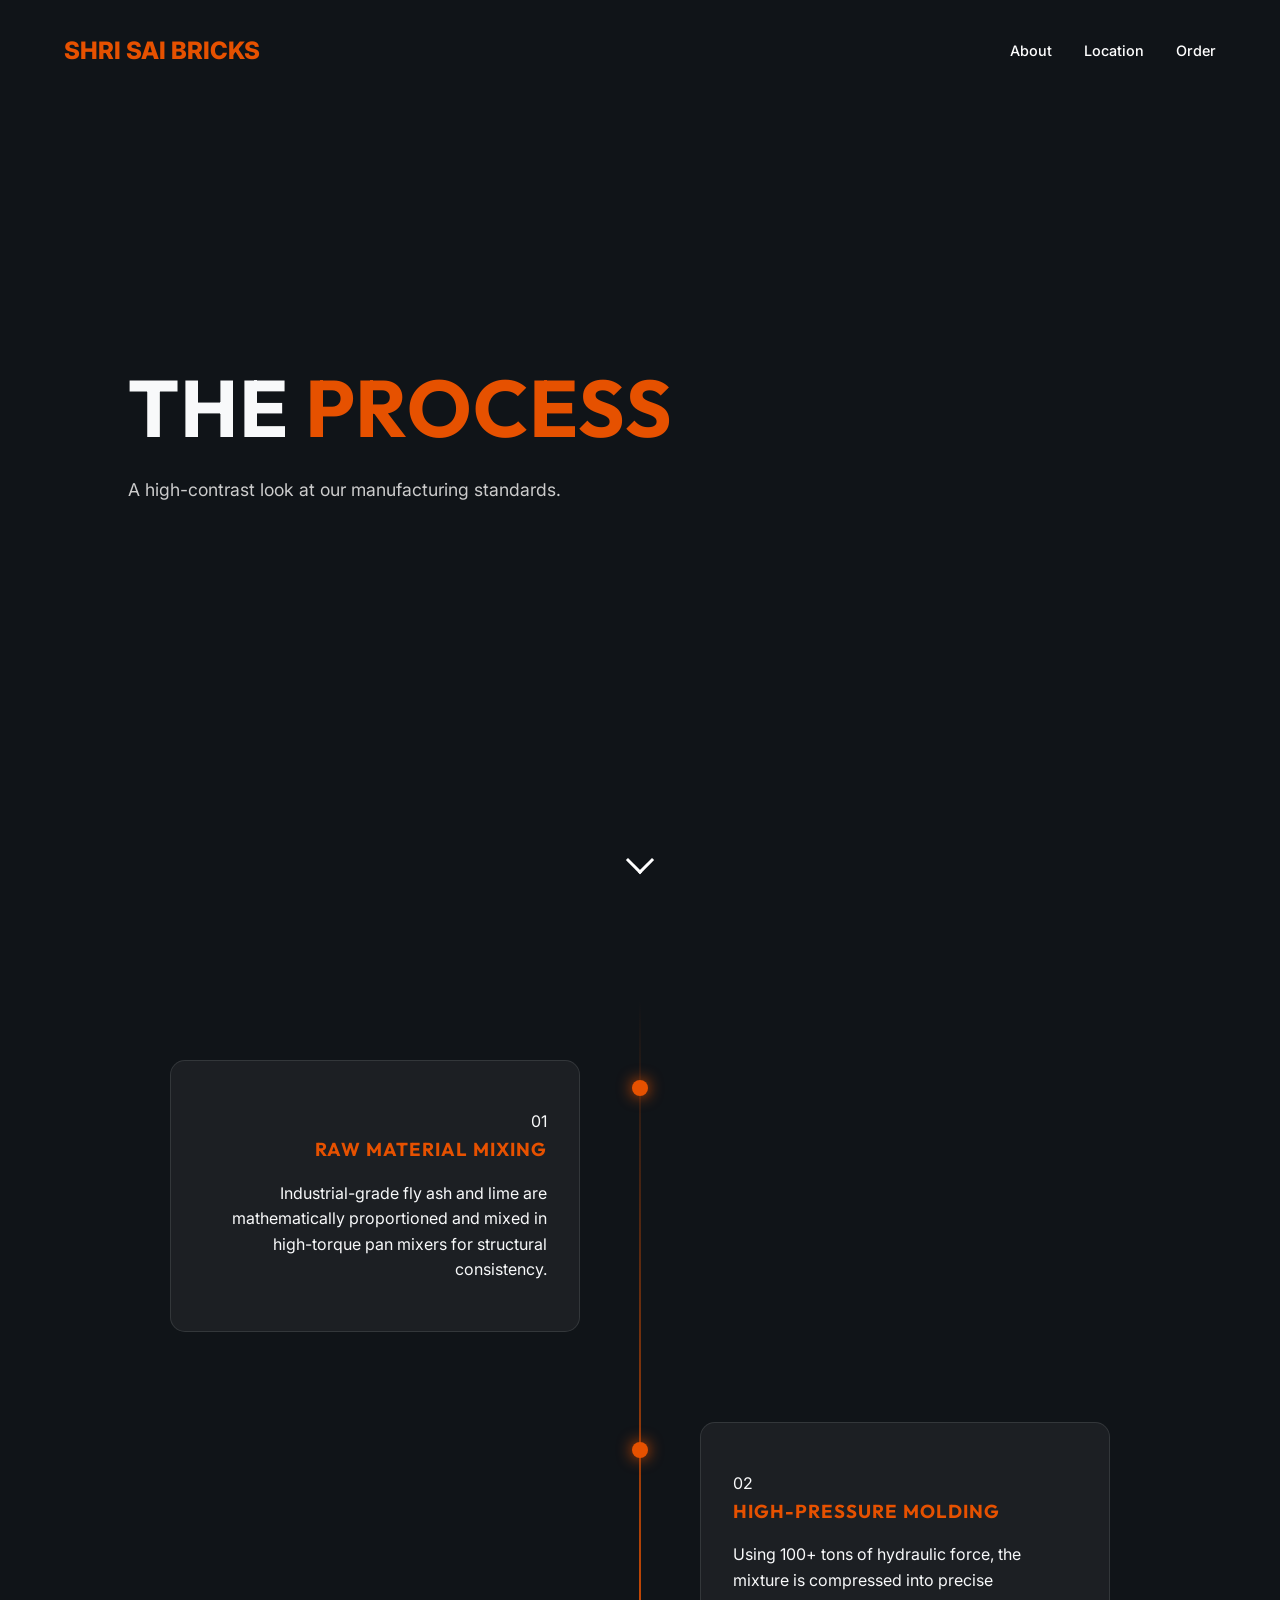
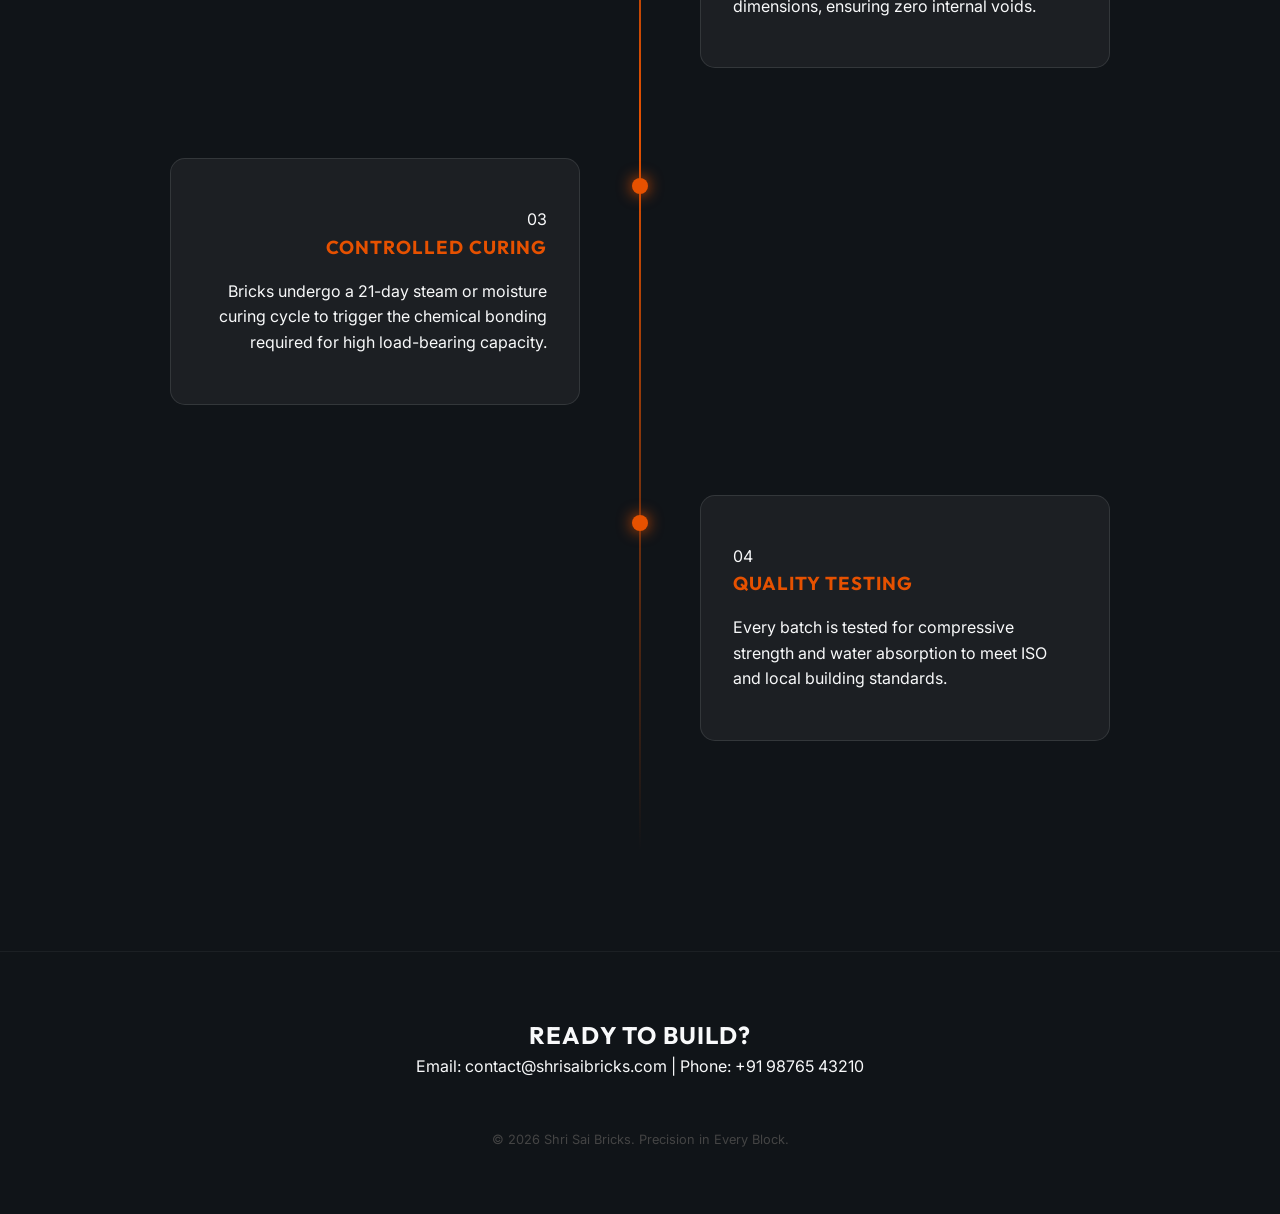
==== about.html @ 86e82111 "added location" ====
<!DOCTYPE html>
<html lang="en">
<head>
    <meta charset="UTF-8">
    <meta name="viewport" content="width=device-width, initial-scale=1.0">
    <title>The Process | Shri Sai Bricks</title>
    <link rel="preconnect" href="https://fonts.googleapis.com">
    <link rel="preconnect" href="https://fonts.gstatic.com" crossorigin>
    <link href="https://fonts.googleapis.com/css2?family=Inter:wght@300;400;700&family=Outfit:wght@500;800&display=swap" rel="stylesheet">
    <link rel="stylesheet" href="about.css">
    
</head>
<body>

    <nav>
        <div class="logo"><a class="logo" href="index.html">SHRI SAI BRICKS</a></div>
        <ul class="nav-links">
            <li><a href="about.html">About</a></li>
            <li><a href="location.html">Location</a></li>
            <li><a href="order.html">Order</a></li>
        </ul>
    </nav>

    <section class="hero">
        <h1>THE <span>PROCESS</span></h1>
        <p>A high-contrast look at our manufacturing standards.</p>
    </section>
    <div class="scroll-arrow">
        <span></span>
    </div>

    <div class="timeline-container" id="process">
        <div class="timeline-step">
            <div class="dot"></div>
            <div class="card">
                <div class="step-number">01</div>
                <h3>Raw Material Mixing</h3>
                <p>Industrial-grade fly ash and lime are mathematically proportioned and mixed in high-torque pan mixers for structural consistency.</p>
            </div>
        </div>

        <div class="timeline-step">
            <div class="dot"></div>
            <div class="card">
                <div class="step-number">02</div>
                <h3>High-Pressure Molding</h3>
                <p>Using 100+ tons of hydraulic force, the mixture is compressed into precise dimensions, ensuring zero internal voids.</p>
            </div>
        </div>

        <div class="timeline-step">
            <div class="dot"></div>
            <div class="card">
                <div class="step-number">03</div>
                <h3>Controlled Curing</h3>
                <p>Bricks undergo a 21-day steam or moisture curing cycle to trigger the chemical bonding required for high load-bearing capacity.</p>
            </div>
        </div>

        <div class="timeline-step">
            <div class="dot"></div>
            <div class="card">
                <div class="step-number">04</div>
                <h3>Quality Testing</h3>
                <p>Every batch is tested for compressive strength and water absorption to meet ISO and local building standards.</p>
            </div>
        </div>
    </div>

    <footer id="contact">
        <div class="contact-info">
            <h2>READY TO BUILD?</h2>
            <p style="color: var(--text-dim);">Email: contact@shrisaibricks.com | Phone: +91 98765 43210</p>
        </div>
        <p style="font-size: 0.8rem; color: #444; margin-top: 50px;">&copy; 2026 Shri Sai Bricks. Precision in Every Block.</p>
    </footer>

</body>
</html>
---- about.css ----
:root {
    --primary: #e65100; /* Deep Terracotta */
    --secondary: #263238; /* Charcoal Slate */
    --accent: #ffb74d;
    --light: #f8f9fa;
    --dark: #101418;
    --glass: rgba(255, 255, 255, 0.05);
}

* {
    margin: 0;
    padding: 0;
    box-sizing: border-box;
}

body {
    font-family: 'Inter', sans-serif;
    background-color: var(--dark);
    color: var(--light);
    line-height: 1.6;
    overflow-x: hidden;
}

h1, h2, h3 {
    font-family: 'Outfit', sans-serif;
    text-transform: uppercase;
    letter-spacing: 1px;
}

/* --- Navigation --- */
nav {
    display: flex;
    justify-content: space-between;
    align-items: center;
    padding: 2rem 5%;
    position: absolute;
    width: 100%;
    z-index: 10;
}

.logo {
    font-size: 1.5rem;
    font-weight: 800;
    color: var(--primary);
}

.logo a {
    text-decoration-style: none;
    text-decoration-line: none;
}

.nav-links {
    display: flex;
    gap: 2rem;
    list-style: none;
}

.nav-links a {
    color: white;
    text-decoration: none;
    font-weight: 500;
    font-size: 0.9rem;
    transition: color 0.3s;
}

.nav-links a:hover {
    color: var(--primary);
}

/* --- Hero Section --- */
.hero {
    height: 100vh;
    display: flex;
    flex-direction: column;
    justify-content: center;
    align-items: flex-start;
    padding: 0 10%;
    background: linear-gradient(to right, rgba(16, 20, 24, 0.9), rgba(16, 20, 24, 0.4)),
                url('https://images.unsplash.com/photo-1589939705384-5185138a04b9?auto=format&fit=crop&q=80&w=2070'); /* Fallback pattern */
    background-size: cover;
    background-position: center;
}

.hero h1 {
    font-size: clamp(3rem, 8vw, 5rem);
    line-height: 1.1;
    margin-bottom: 1.5rem;
}

.hero h1 span {
    color: var(--primary);
}

.hero p {
    max-width: 600px;
    font-size: 1.1rem;
    margin-bottom: 2rem;
    color: #ccc;
}

.cta-button {
    padding: 1rem 2.5rem;
    background: var(--primary);
    color: white;
    text-decoration: none;
    font-weight: bold;
    border-radius: 4px;
    transition: transform 0.3s, background 0.3s;
}

.cta-button:hover {
    background: #ff6d00;
    transform: translateY(-3px);
}

/* --- Features Section --- */
.features {
    padding: 8rem 10%;
    display: grid;
    grid-template-columns: repeat(auto-fit, minmax(250px, 1fr));
    gap: 2rem;
    background: var(--dark);
}

.card {
    background: var(--glass);
    padding: 3rem 2rem;
    border-radius: 15px;
    border: 1px solid rgba(255, 255, 255, 0.1);
    transition: 0.4s ease;
}

.card:hover {
    border-color: var(--primary);
    background: rgba(255, 255, 255, 0.08);
    transform: translateY(-10px);
}

.card h3 {
    margin-bottom: 1rem;
    color: var(--primary);
}

/* --- About Section --- */
.about {
    padding: 2rem 10%;
    padding-top: 0.5rem;
    background: var(--secondary);
    display: flex;
    align-items: center;
    gap: 0rem;
    flex-wrap: wrap;
}

.about-text {
    flex: 1;
    min-width: 300px;
}

.about-text h2 {
    font-size: 2.5rem;
    margin-bottom: 1.5rem;
}

.stats {
    display: flex;
    gap: 3rem;
    margin-top: 2rem;
}

.stat-item h4 {
    font-size: 2rem;
    color: var(--primary);
}

/* --- Contact Footer --- */
footer {
    padding: 4rem 10%;
    text-align: center;
    border-top: 1px solid var(--glass);
}

.contact-info {
    margin-bottom: 2rem;
}

.scroll-arrow {
  display: flex;               /* Activates flexbox */
  justify-content: center;    /* Centers horizontally */
  align-items: center;        /* Centers vertically */
  
  /* Positioning it at the bottom of the screen */
  position: absolute;
  bottom: 30px;
  left: 0;
  right: 0;
  width: 100%;
}

.scroll-arrow span {
  width: 20px;
  height: 20px;
  border-right: 3px solid #fff;
  border-bottom: 3px solid #fff;
  transform: rotate(45deg);
  animation: bounce 2s infinite;
}

@keyframes bounce {
  0%, 20%, 50%, 80%, 100% { transform: translateY(0) rotate(45deg); }
  40% { transform: translateY(-10px) rotate(45deg); }
  60% { transform: translateY(-5px) rotate(45deg); }
}



@media (max-width: 768px) {
    .nav-links { display: none; }
    .hero { text-align: center; align-items: center; }
}

.logo a {
    text-decoration-line: none;
}



/* Timeline Section */
.timeline-container {
    position: relative;
    max-width: 1100px;
    margin: 100px auto;
    padding: 40px 20px;
}

/* Center Line */
.timeline-container::after {
    content: '';
    position: absolute;
    width: 2px;
    background: linear-gradient(to bottom, transparent, var(--primary), transparent);
    top: 0;
    bottom: 0;
    left: 50%;
    margin-left: -1px;
}

.timeline-step {
    position: relative;
    width: 50%;
    padding: 20px 60px;
    margin-bottom: 50px;
    z-index: 2;
}

/* Alternating Logic */
.timeline-step:nth-child(odd) { left: 0; text-align: right; }
.timeline-step:nth-child(even) { left: 50%; text-align: left; }

/* The Dots */
.dot {
    position: absolute;
    width: 16px;
    height: 16px;
    background-color: var(--primary);
    box-shadow: 0 0 15px var(--primary);
    border-radius: 50%;
    top: 40px;
    z-index: 3;
}

.timeline-step:nth-child(odd) .dot { right: -8px; }
.timeline-step:nth-child(even) .dot { left: -8px; }
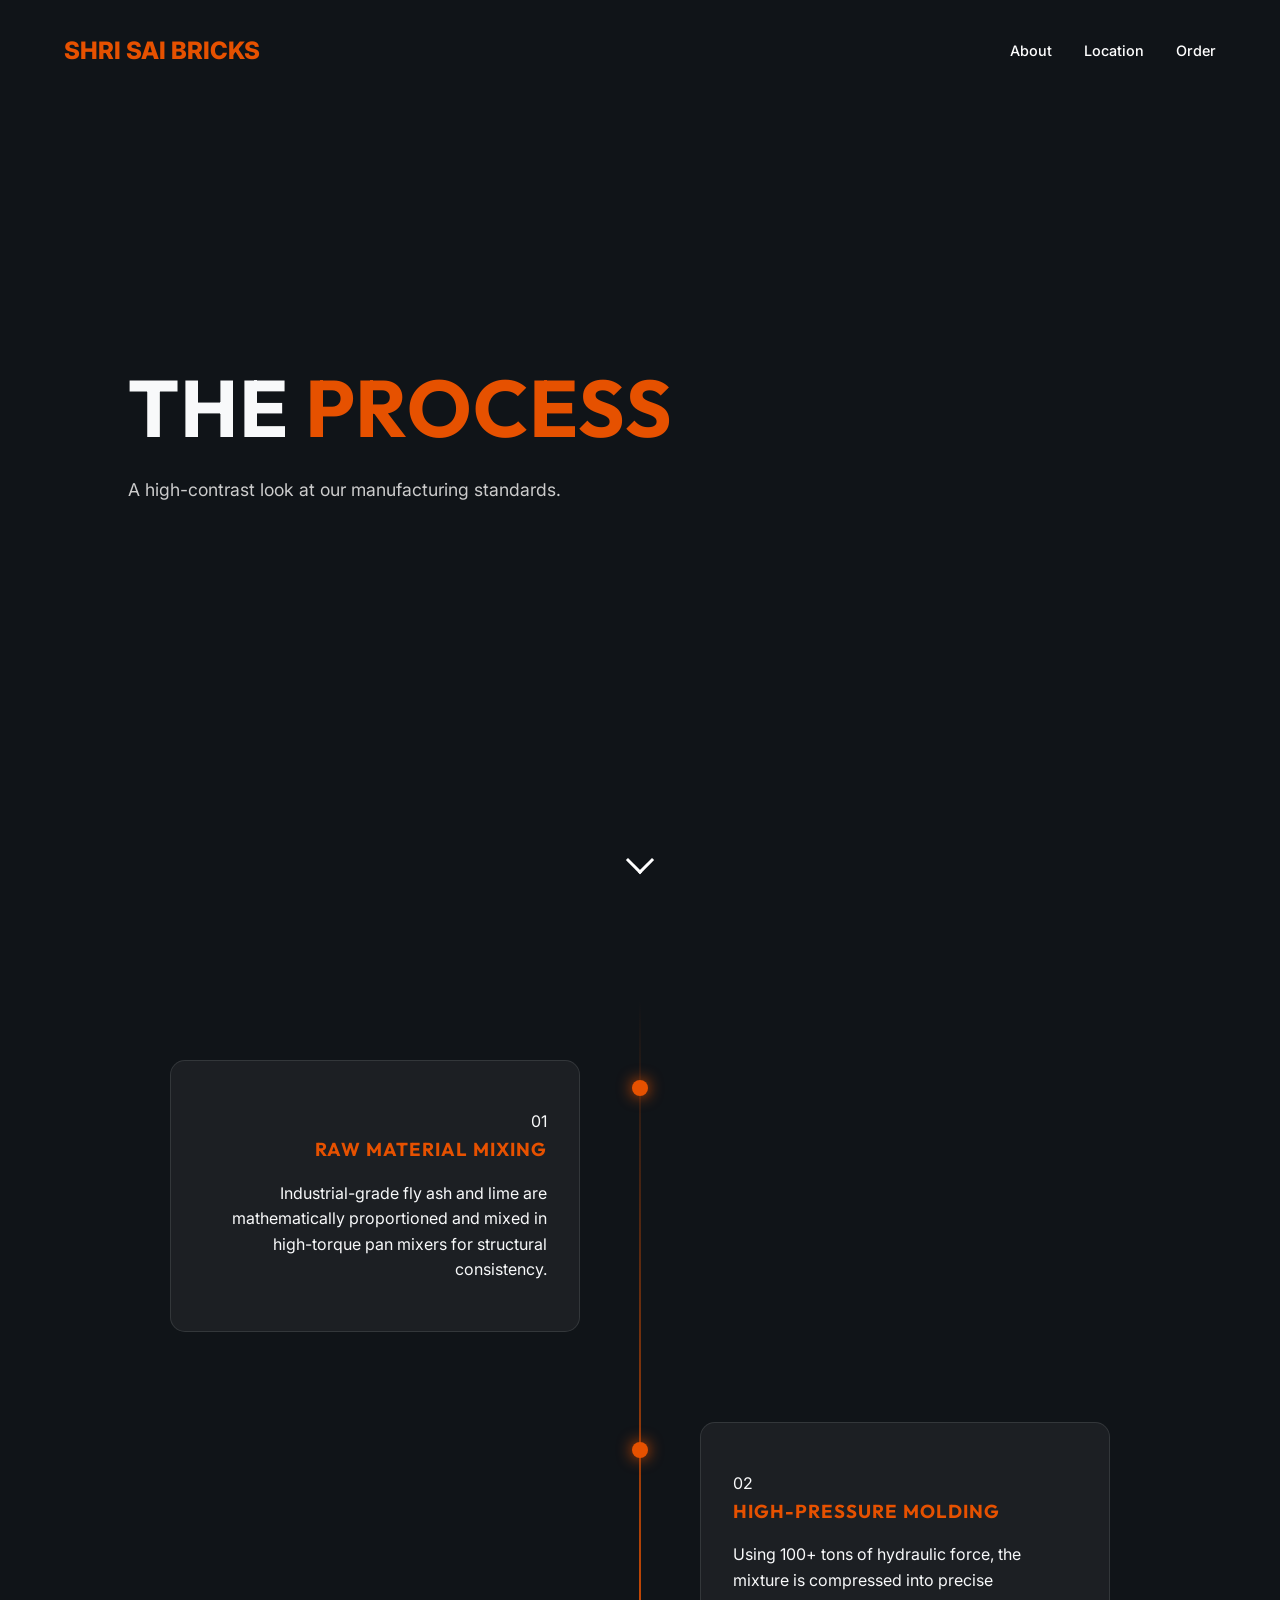
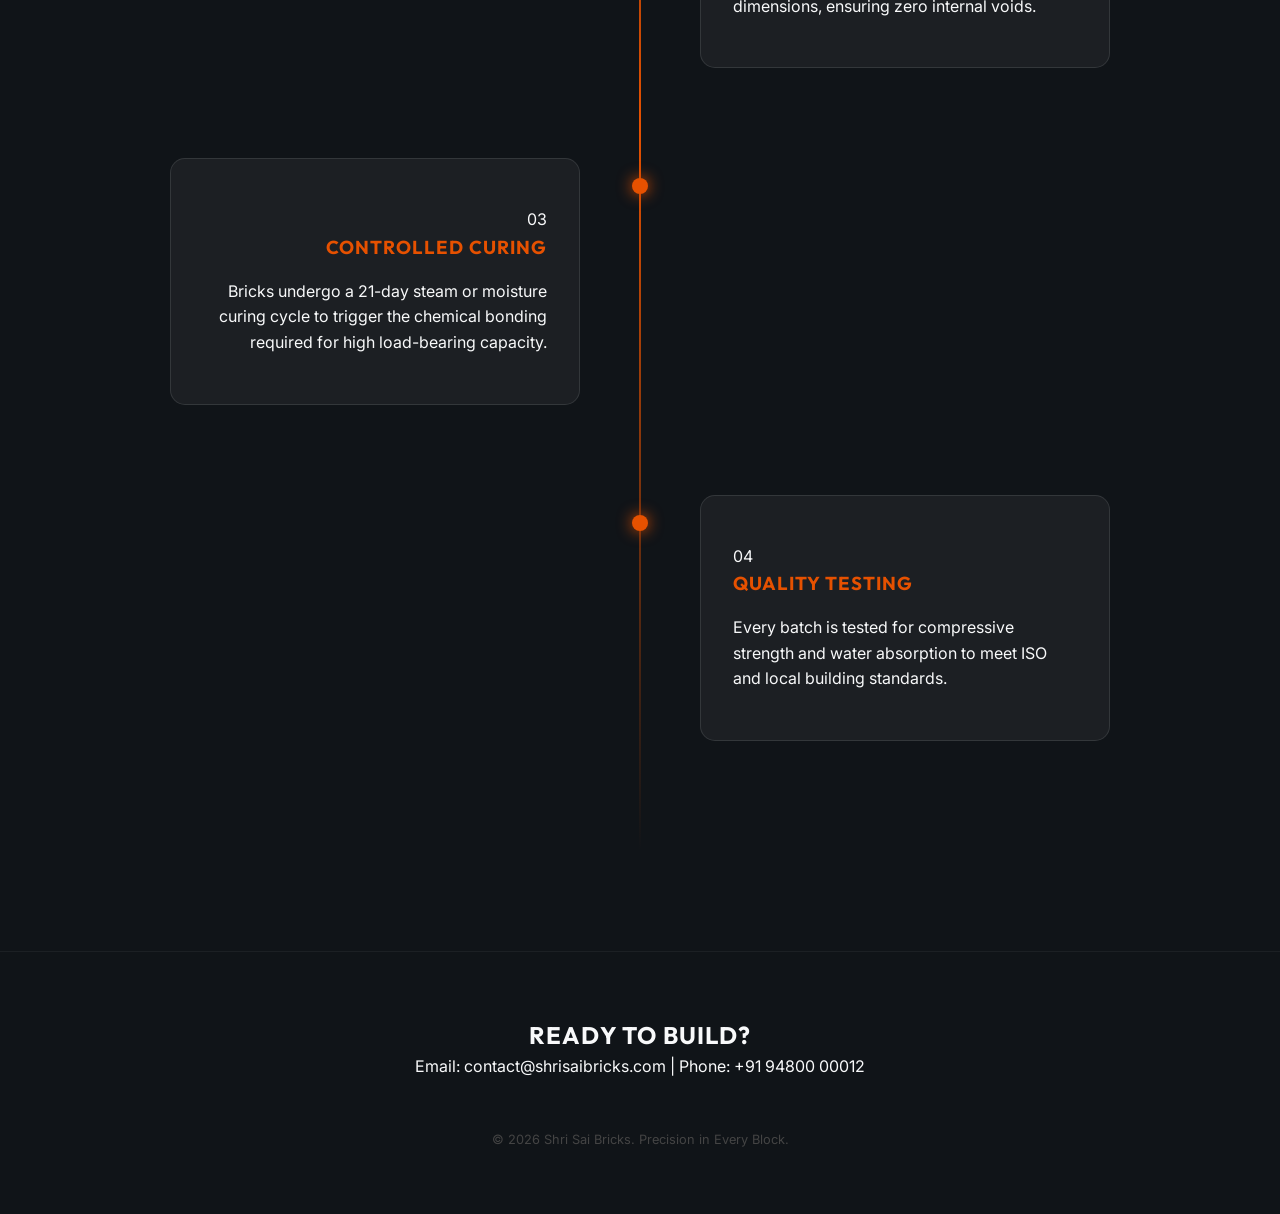
==== commit 427194ea: "Final" ====
--- a/about.html
+++ b/about.html
@@ -70,7 +70,7 @@
     <footer id="contact">
         <div class="contact-info">
             <h2>READY TO BUILD?</h2>
-            <p style="color: var(--text-dim);">Email: contact@shrisaibricks.com | Phone: +91 98765 43210</p>
+            <p style="color: var(--text-dim);">Email: contact@shrisaibricks.com | Phone: +91 94800 00012</p>
         </div>
         <p style="font-size: 0.8rem; color: #444; margin-top: 50px;">&copy; 2026 Shri Sai Bricks. Precision in Every Block.</p>
     </footer>
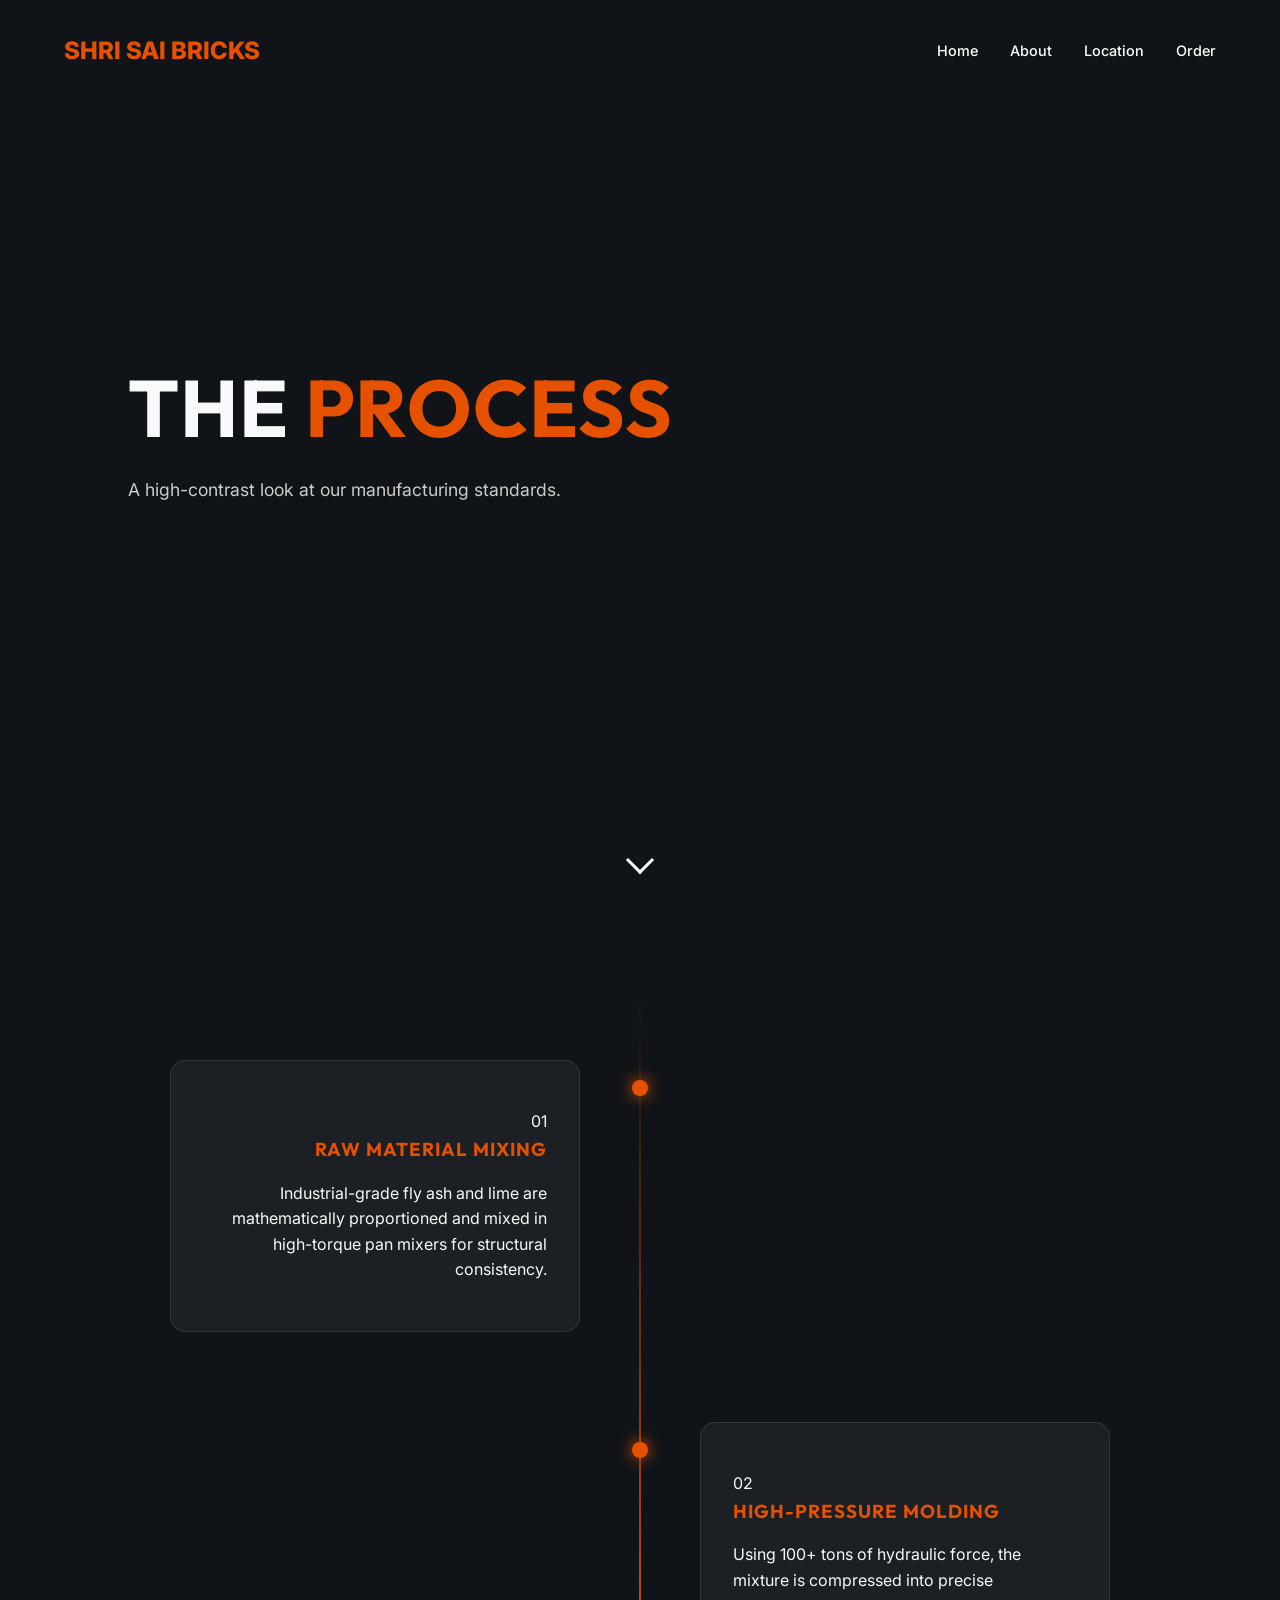
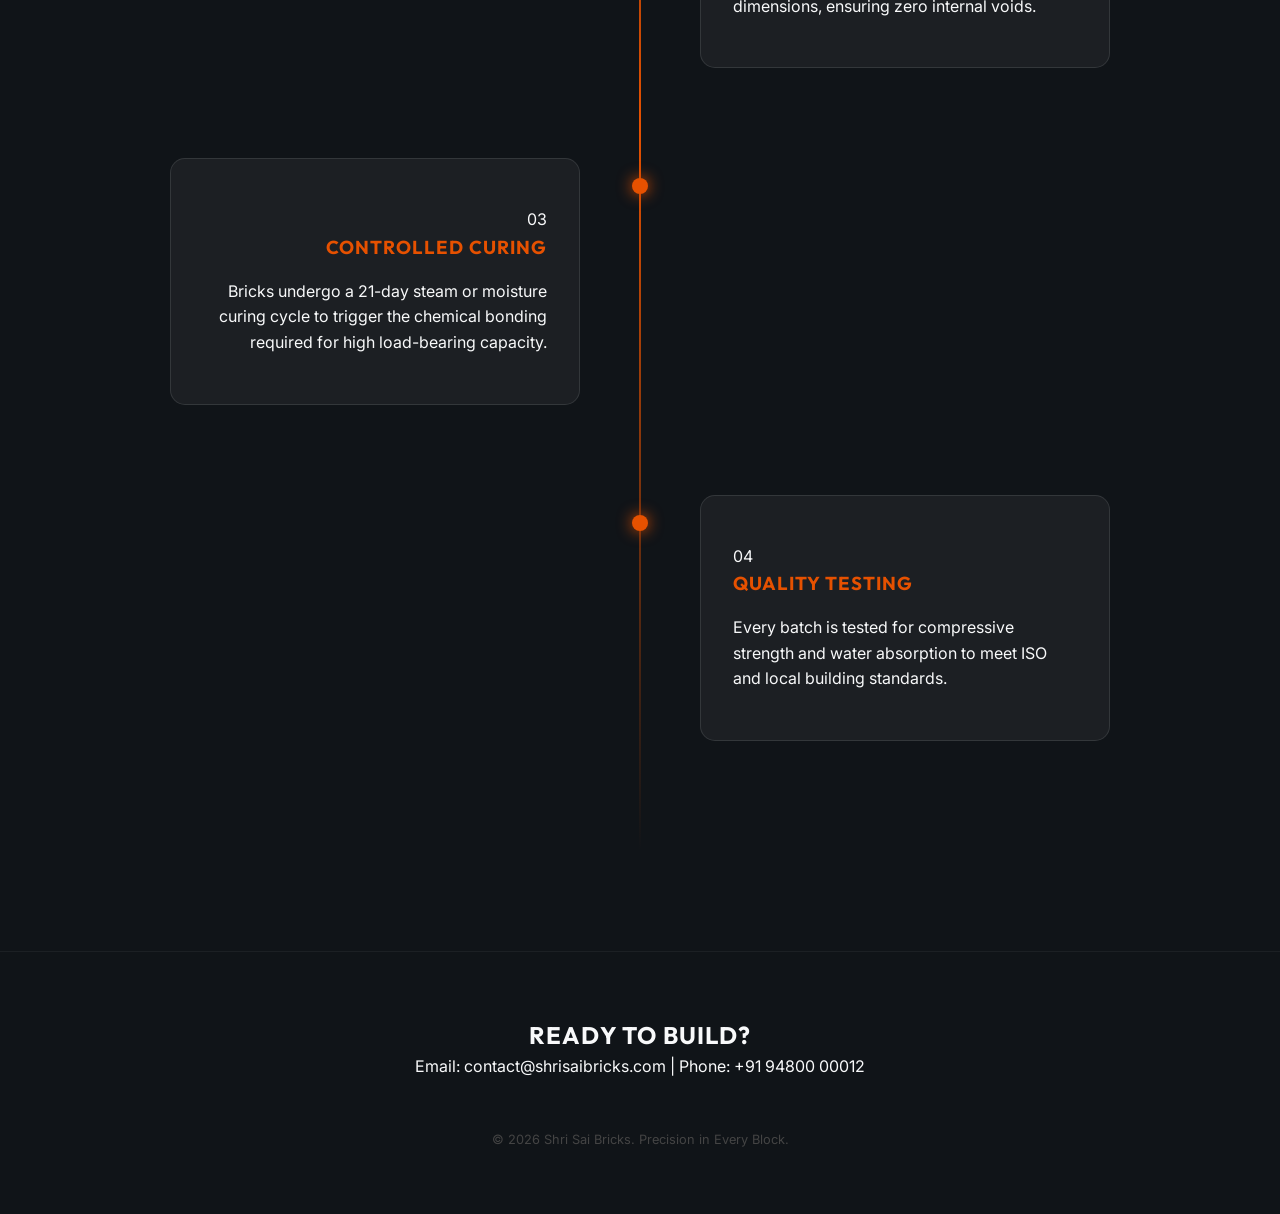
==== commit 4ab5afd5: "Added home link and google map link" ====
--- a/about.html
+++ b/about.html
@@ -15,6 +15,7 @@
     <nav>
         <div class="logo"><a class="logo" href="index.html">SHRI SAI BRICKS</a></div>
         <ul class="nav-links">
+            <li><a href="index.html">Home</a></li>
             <li><a href="about.html">About</a></li>
             <li><a href="location.html">Location</a></li>
             <li><a href="order.html">Order</a></li>
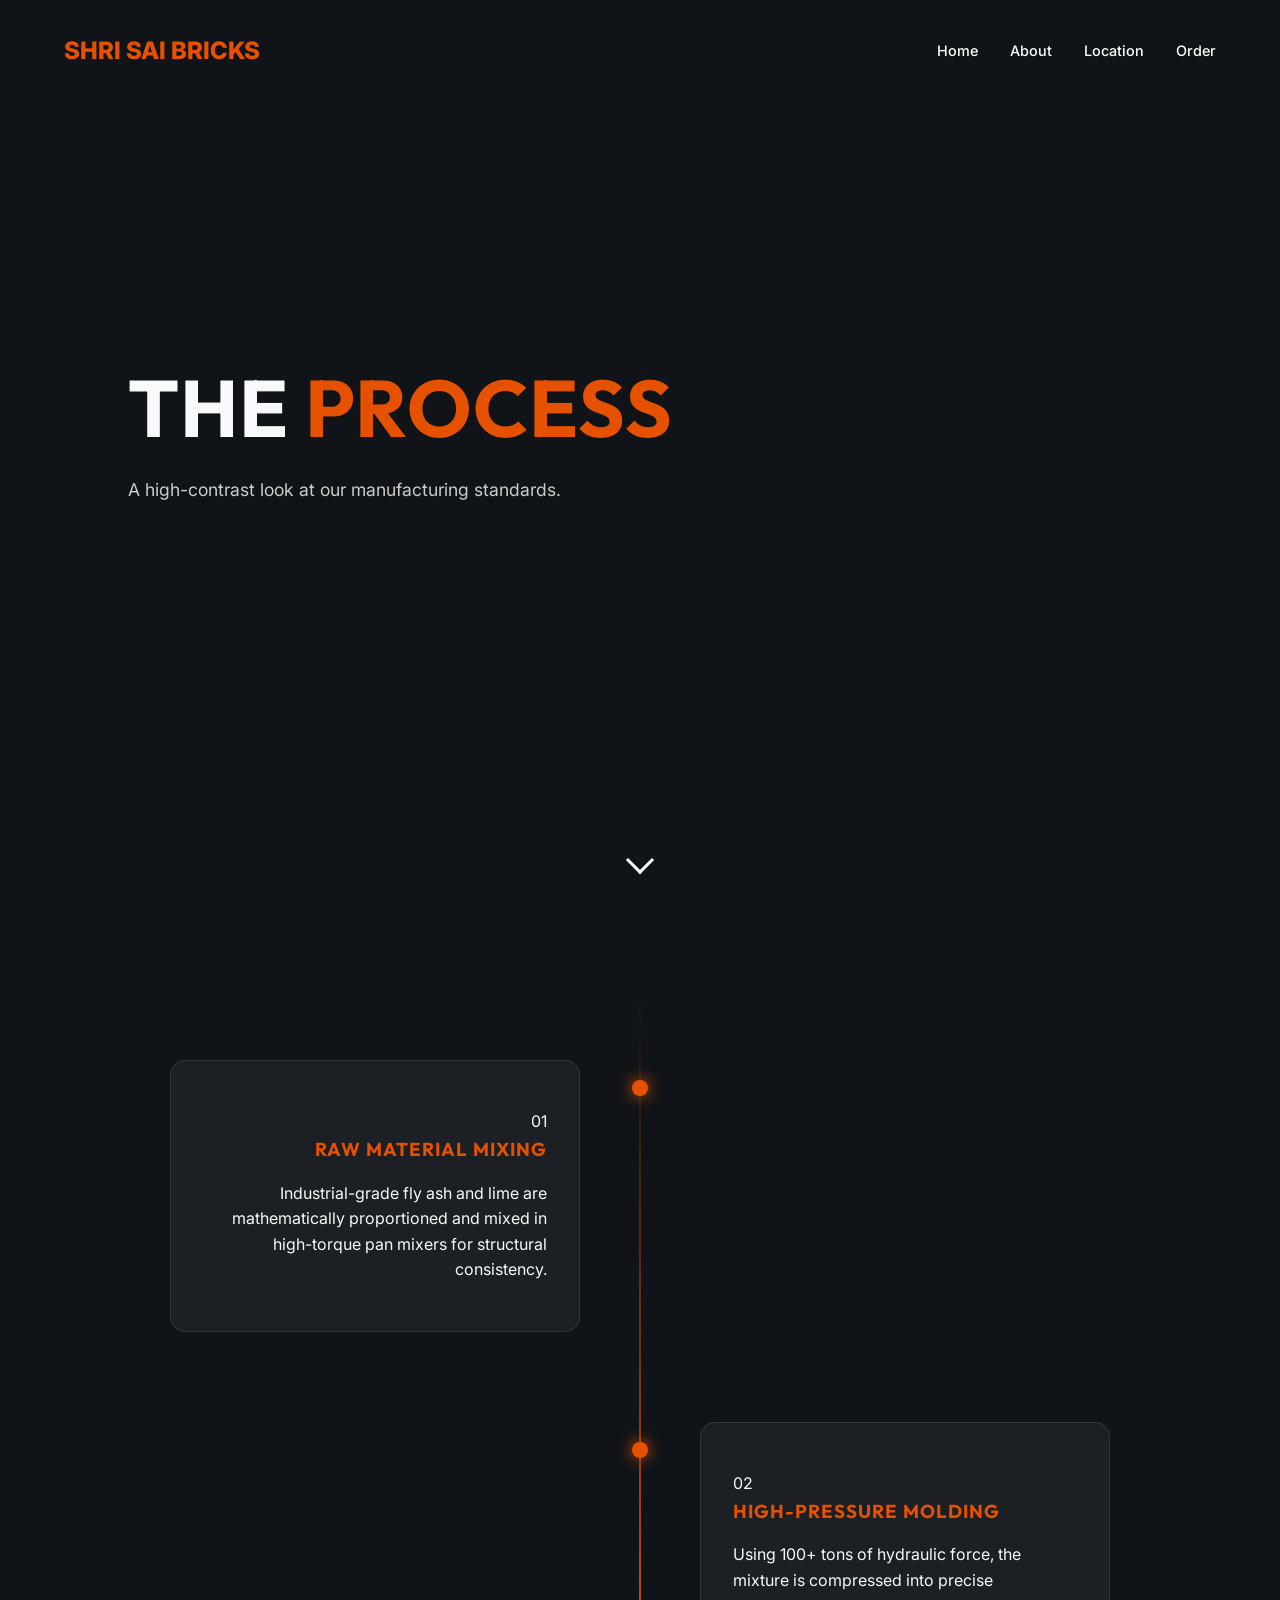
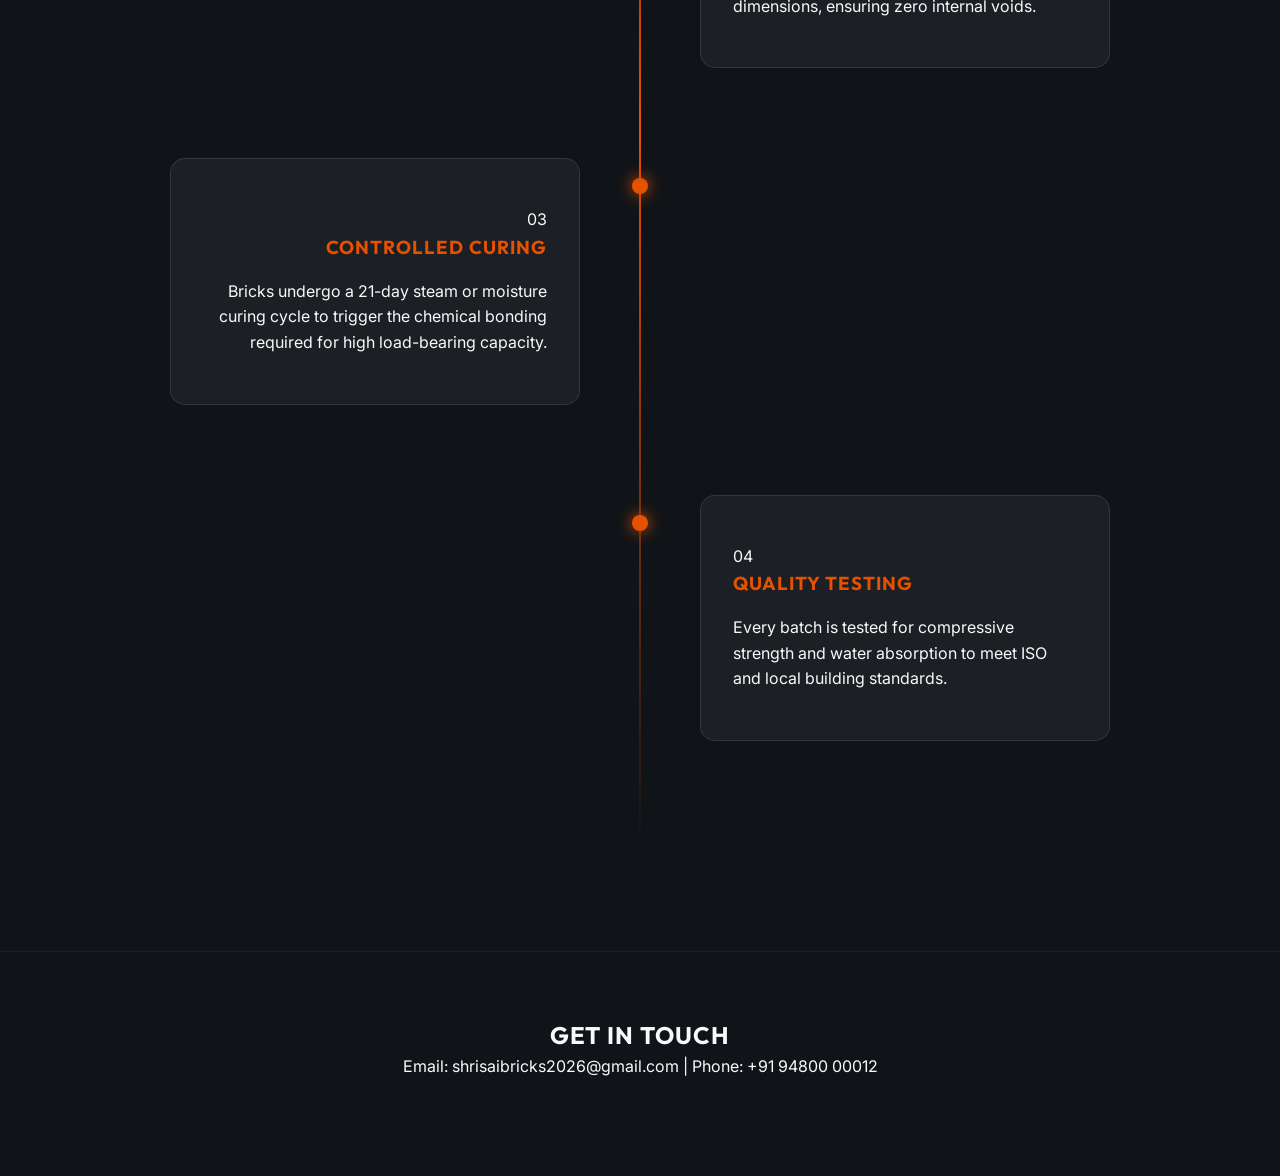
==== commit d1607066: "change email" ====
--- a/about.html
+++ b/about.html
@@ -14,6 +14,12 @@
 
     <nav>
         <div class="logo"><a class="logo" href="index.html">SHRI SAI BRICKS</a></div>
+        <input type="checkbox" id="nav-toggle" class="nav-toggle">
+        <label for="nav-toggle" class="hamburger">
+            <span></span>
+            <span></span>
+            <span></span>
+        </label>
         <ul class="nav-links">
             <li><a href="index.html">Home</a></li>
             <li><a href="about.html">About</a></li>
@@ -70,10 +76,10 @@
 
     <footer id="contact">
         <div class="contact-info">
-            <h2>READY TO BUILD?</h2>
-            <p style="color: var(--text-dim);">Email: contact@shrisaibricks.com | Phone: +91 94800 00012</p>
+            <h2>GET IN TOUCH</h2>
+            <p style="color: var(--text-dim);">Email: shrisaibricks2026@gmail.com | Phone: +91 94800 00012</p>
         </div>
-        <p style="font-size: 0.8rem; color: #444; margin-top: 50px;">&copy; 2026 Shri Sai Bricks. Precision in Every Block.</p>
+        
     </footer>
 
 </body>
--- a/about.css
+++ b/about.css
@@ -214,10 +214,7 @@
 
 
 
-@media (max-width: 768px) {
-    .nav-links { display: none; }
-    .hero { text-align: center; align-items: center; }
-}
+
 
 .logo a {
     text-decoration-line: none;
@@ -272,3 +269,72 @@
 .timeline-step:nth-child(odd) .dot { right: -8px; }
 .timeline-step:nth-child(even) .dot { left: -8px; }
 
+/* --- Hamburger Menu Core Styles --- */
+.nav-toggle {
+    display: none; /* Hide the actual checkbox */
+}
+
+.hamburger {
+    display: none; /* Hidden on desktop */
+    cursor: pointer;
+    padding: 10px;
+    z-index: 20;
+}
+
+.hamburger span {
+    display: block;
+    width: 25px;
+    height: 3px;
+    background: var(--light);
+    margin: 5px 0;
+    transition: 0.3s ease;
+}
+
+@media (max-width: 768px) {
+    /* --- 1. The Timeline Line --- */
+    .timeline-container::after {
+        left: 31px; 
+        margin-left: 0;
+    }
+
+    /* --- 2. The Step Container --- */
+    .timeline-step {
+        width: 100%;
+        padding: 20px 20px 20px 70px; 
+        text-align: left !important;
+        left: 0 !important;
+        margin-bottom: 30px;
+    }
+
+    /* --- 3. The Dots (The Fix) --- */
+    .dot {
+        
+        left: 4px !important; 
+        right: auto !important;
+        top: 30px; 
+    }
+
+    /* --- 4. Navigation & Hamburger (Carried over) --- */
+    .hamburger { display: block; }
+    .nav-links {
+        position: fixed;
+        top: 0;
+        right: -100%;
+        width: 100%;
+        height: 100vh;
+        background: var(--dark);
+        flex-direction: column;
+        justify-content: center;
+        align-items: center;
+        gap: 2.5rem;
+        transition: 0.4s ease;
+        z-index: 15;
+    }
+    .nav-toggle:checked ~ .nav-links { right: 0; }
+    
+    /* Stats & Hero */
+    .hero { text-align: center; align-items: center; padding: 0 5%; }
+    .hero h1 { font-size: 2.5rem; }
+    .stats { flex-direction: column; align-items: center; gap: 2rem; }
+    .about { text-align: center; }
+}
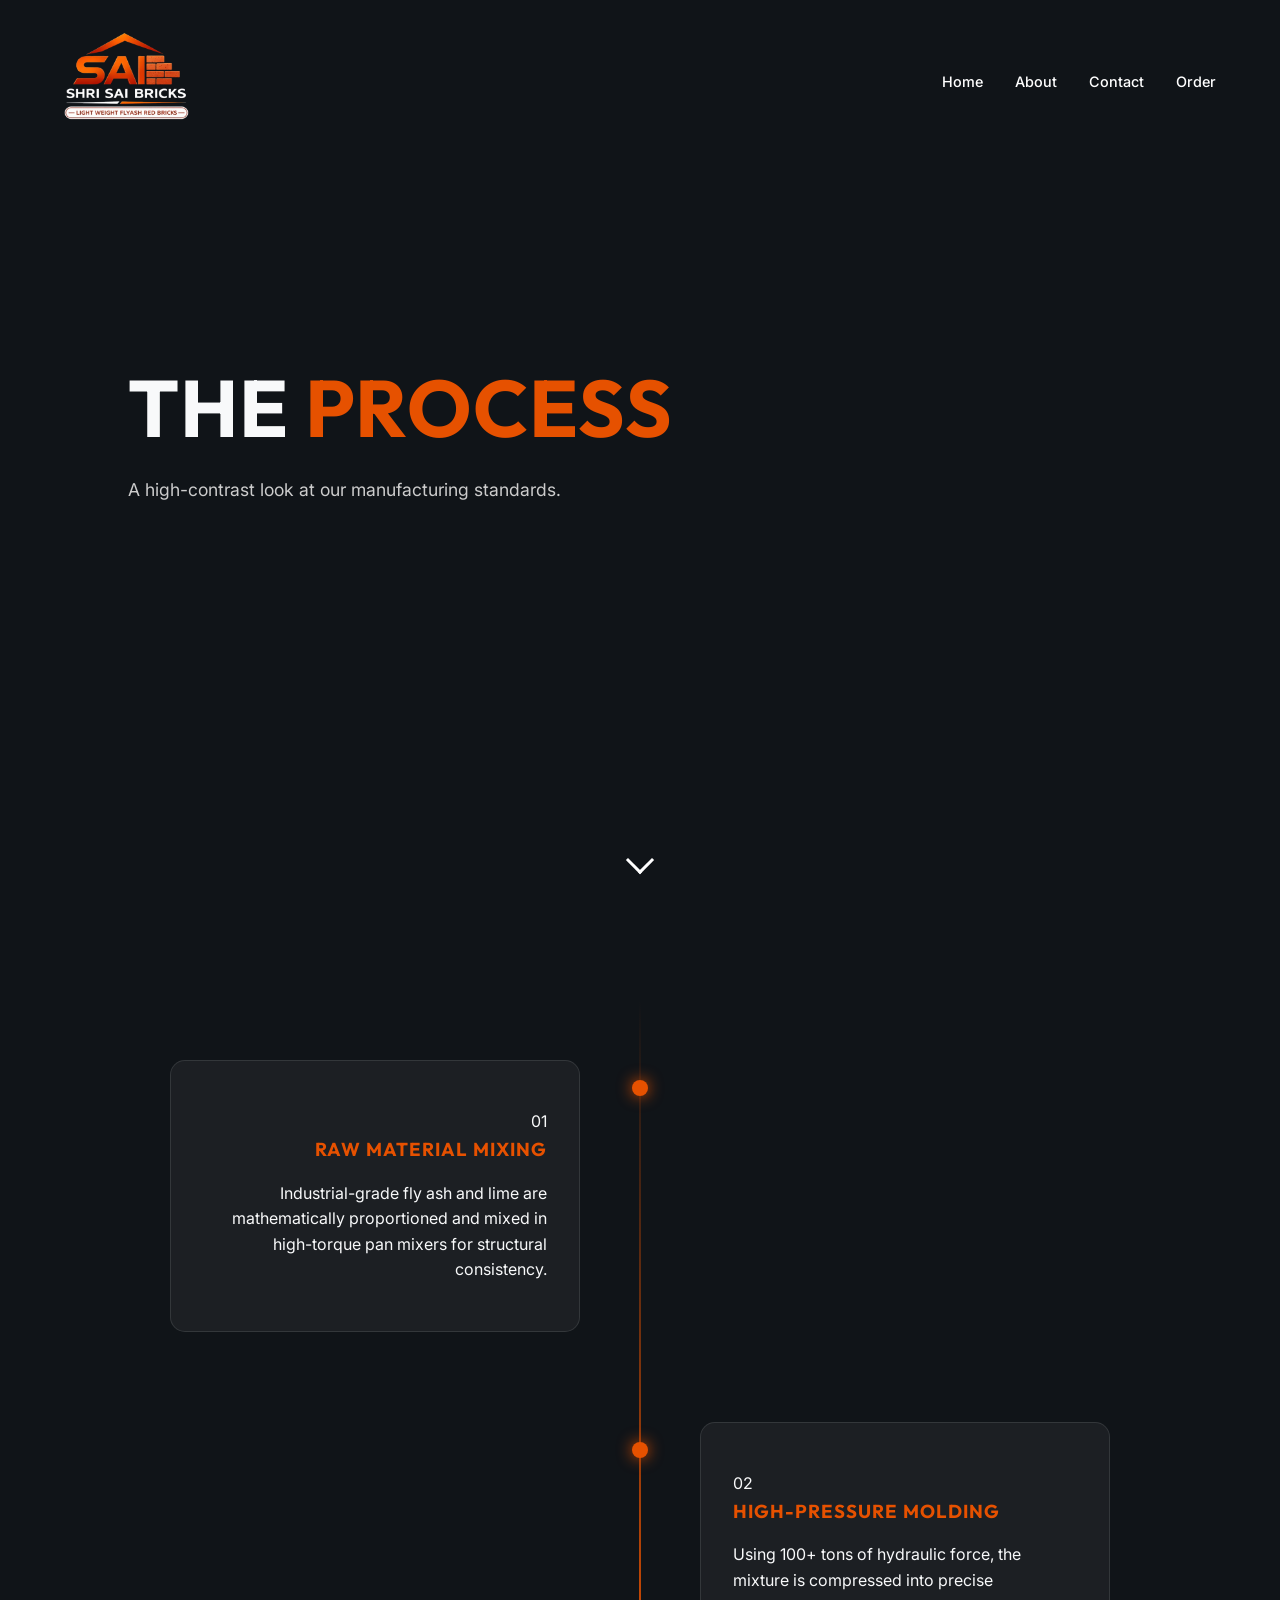
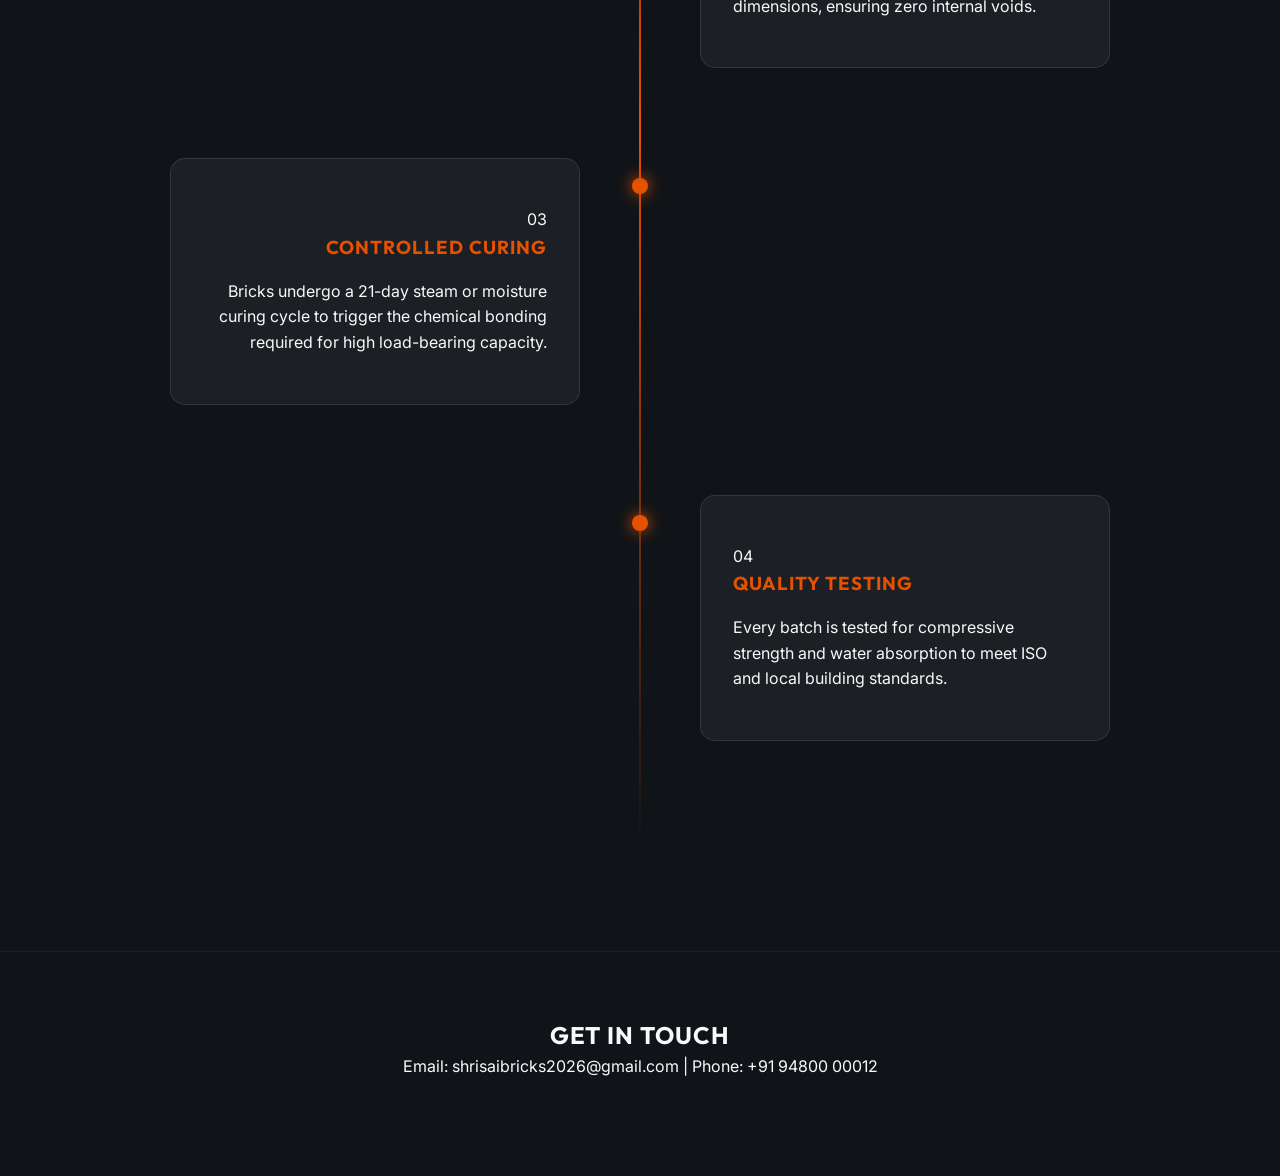
==== commit ce4eb053: "change size of photos, add contact details" ====
--- a/about.html
+++ b/about.html
@@ -13,7 +13,7 @@
 <body>
 
     <nav>
-        <div class="logo"><a class="logo" href="index.html">SHRI SAI BRICKS</a></div>
+        <div class="logo"><a href="index.html"><img src="./logo.png" class="logo-img"/></a></div>
         <input type="checkbox" id="nav-toggle" class="nav-toggle">
         <label for="nav-toggle" class="hamburger">
             <span></span>
@@ -23,7 +23,7 @@
         <ul class="nav-links">
             <li><a href="index.html">Home</a></li>
             <li><a href="about.html">About</a></li>
-            <li><a href="location.html">Location</a></li>
+            <li><a href="contact.html">Contact</a></li>
             <li><a href="order.html">Order</a></li>
         </ul>
     </nav>
--- a/about.css
+++ b/about.css
@@ -179,6 +179,12 @@
     text-align: center;
     border-top: 1px solid var(--glass);
 }
+
+.logo-img {
+    height: auto;
+    width: 125px;
+}
+
 
 .contact-info {
     margin-bottom: 2rem;
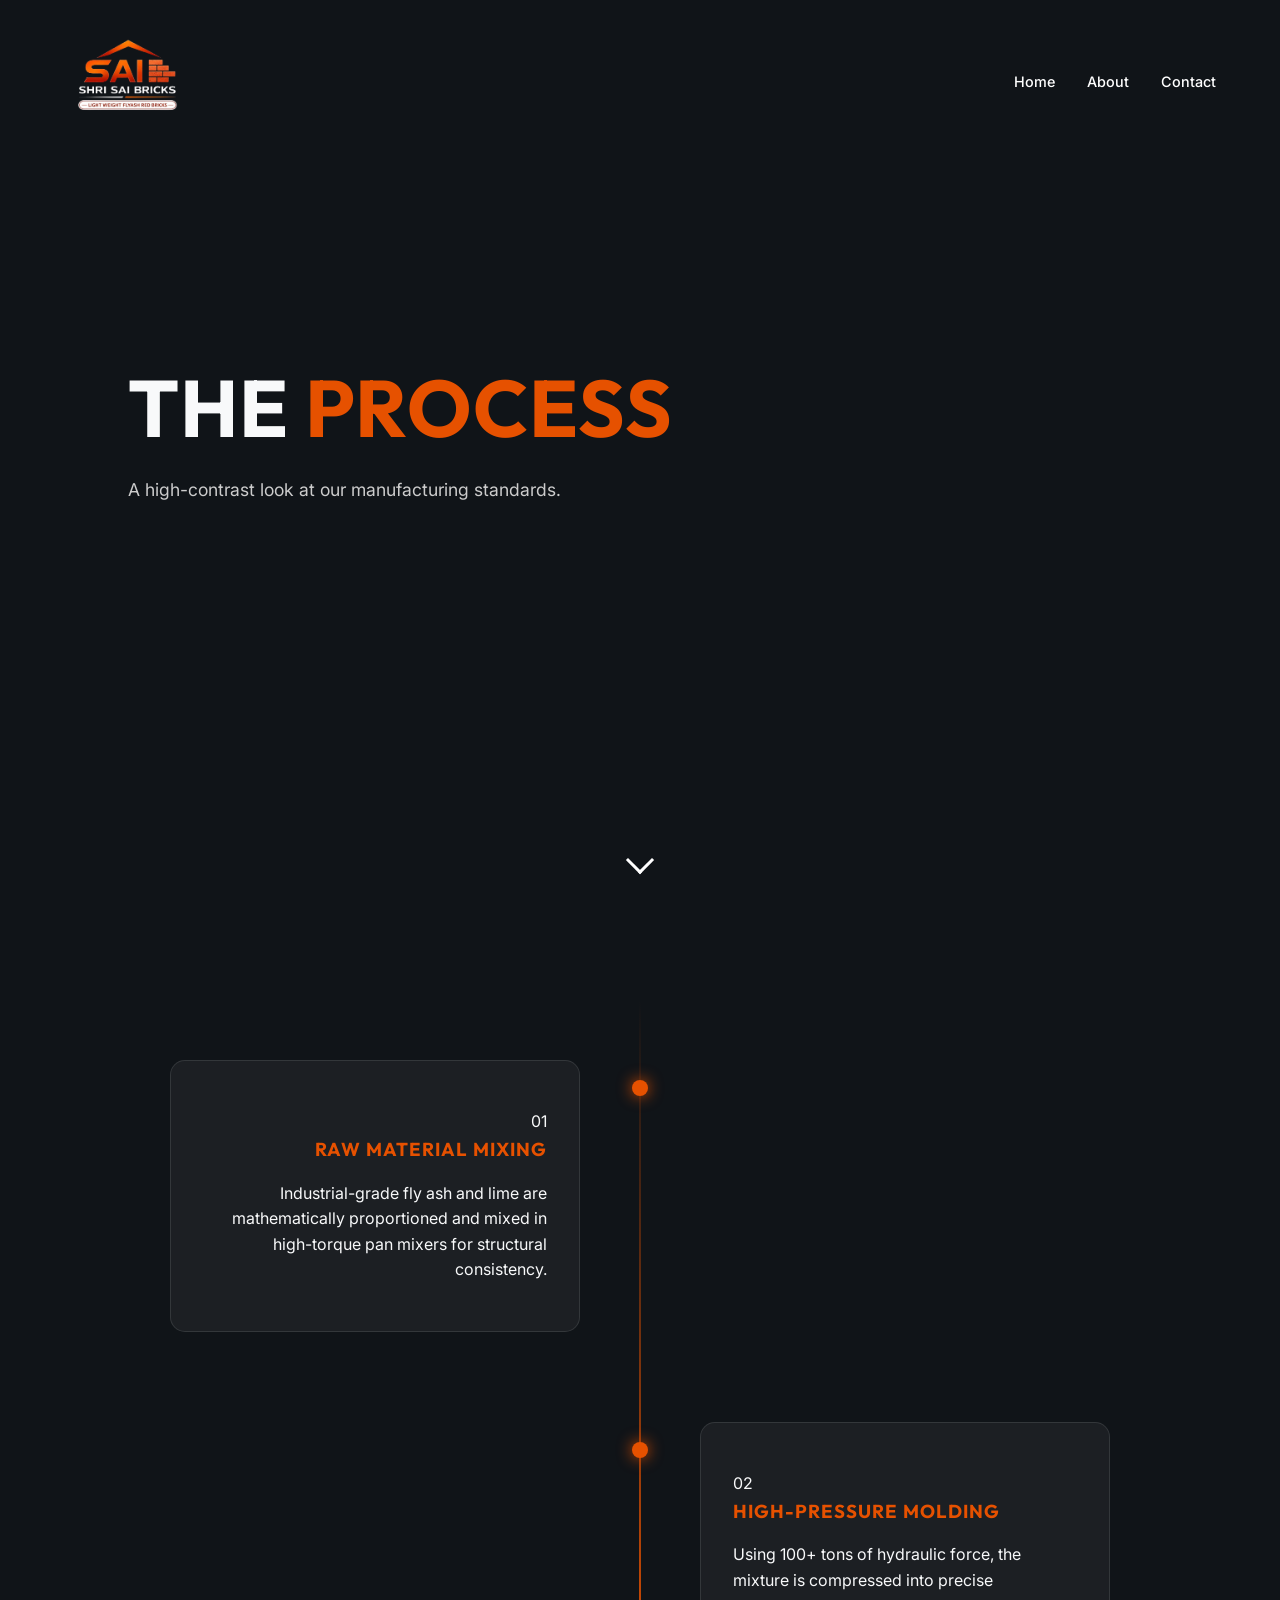
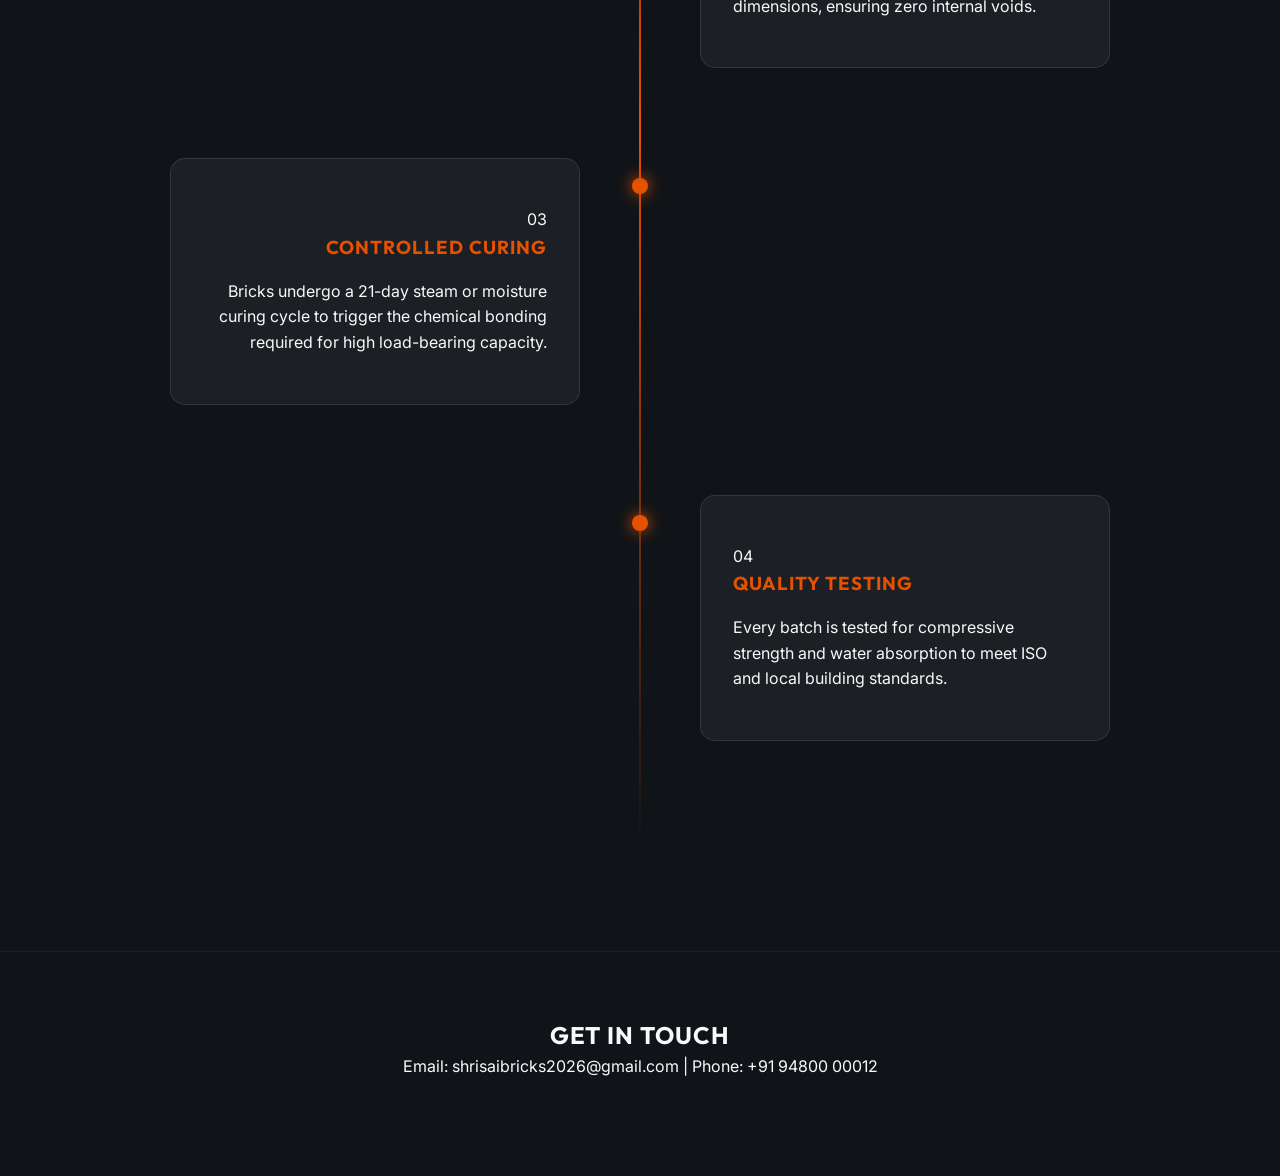
==== commit 43668cd7: "del order new logo" ====
--- a/about.html
+++ b/about.html
@@ -24,7 +24,7 @@
             <li><a href="index.html">Home</a></li>
             <li><a href="about.html">About</a></li>
             <li><a href="contact.html">Contact</a></li>
-            <li><a href="order.html">Order</a></li>
+            
         </ul>
     </nav>
 
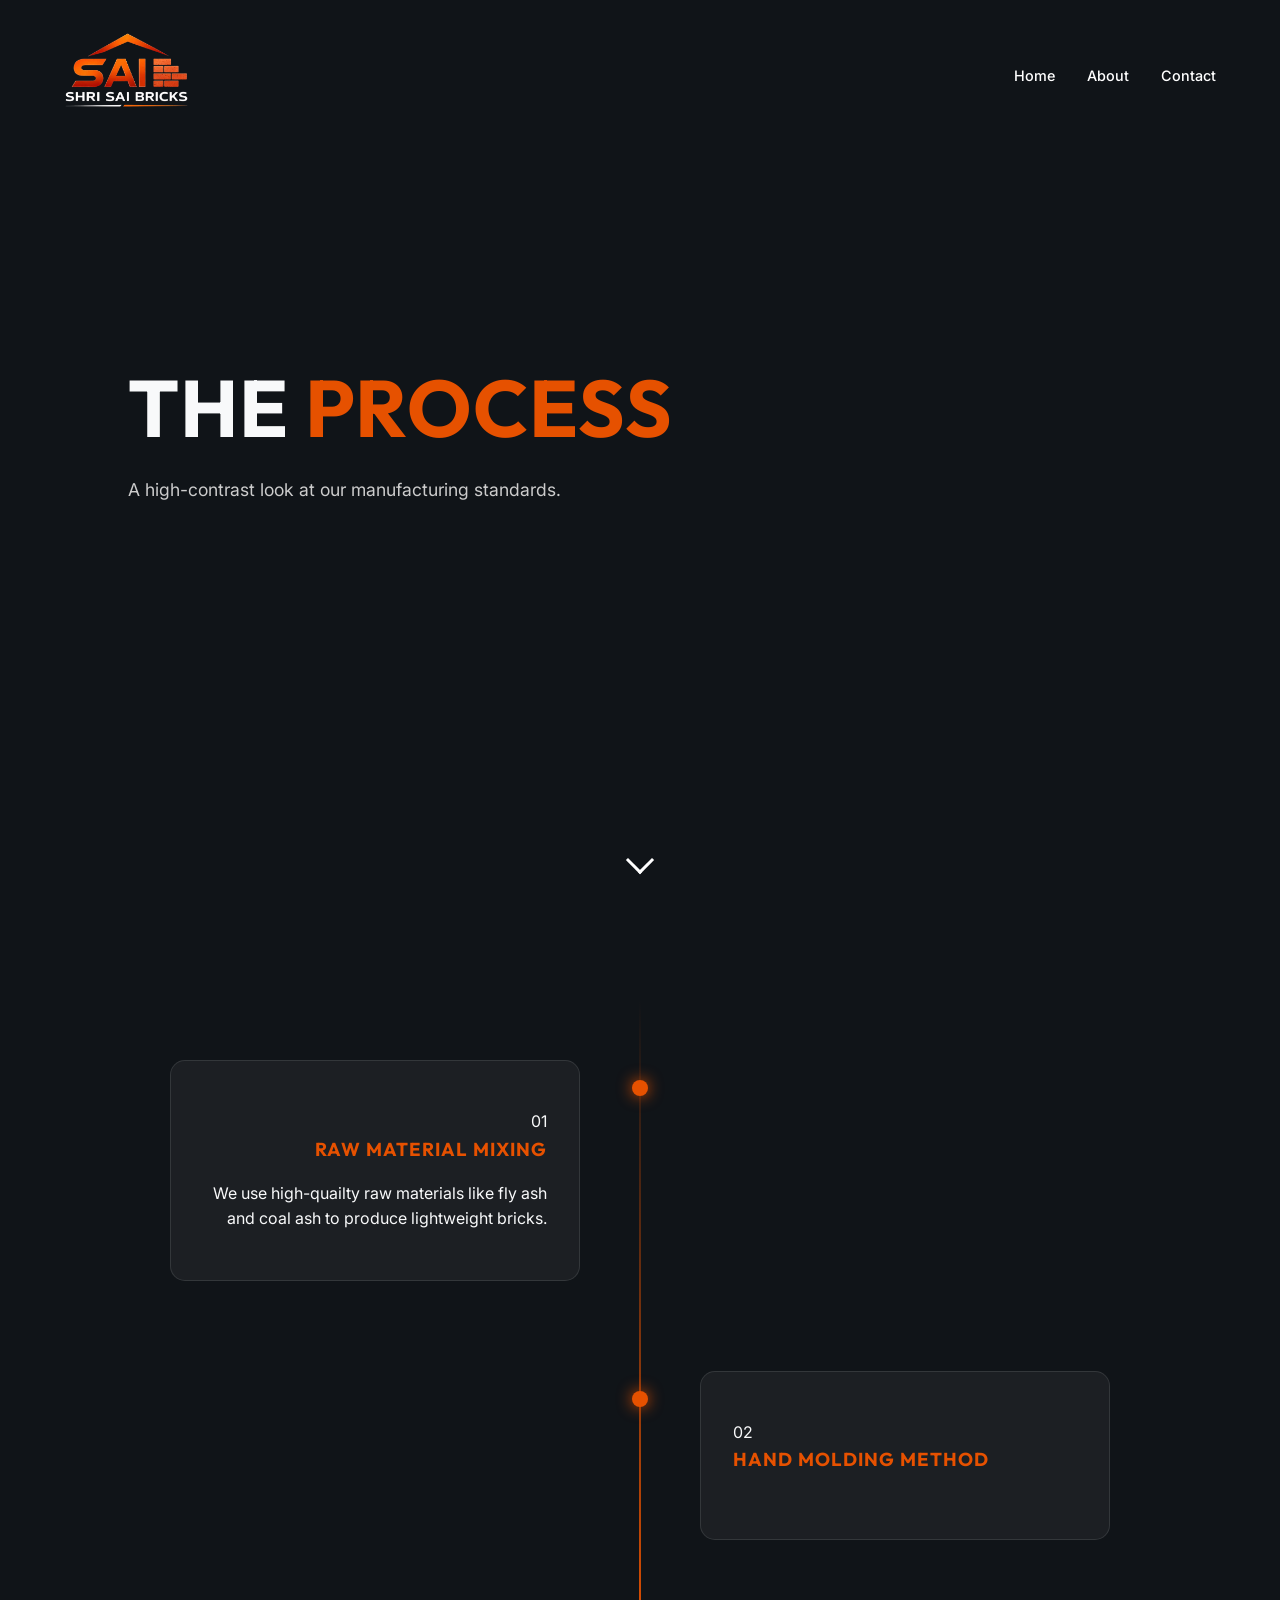
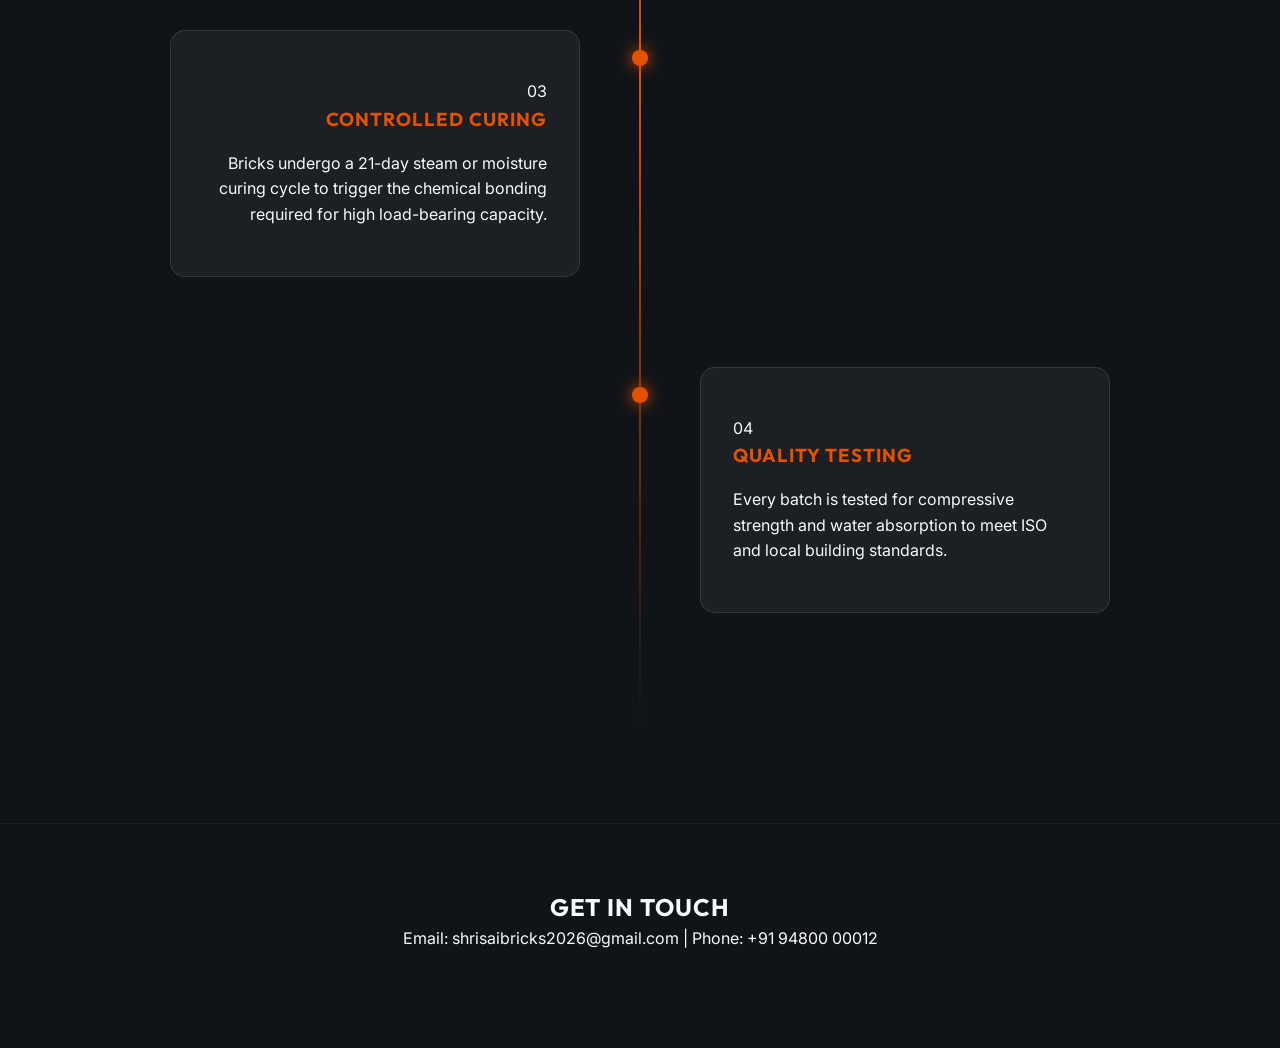
==== commit dfd6cbdc: "fix issues, add photos" ====
--- a/about.html
+++ b/about.html
@@ -42,7 +42,7 @@
             <div class="card">
                 <div class="step-number">01</div>
                 <h3>Raw Material Mixing</h3>
-                <p>Industrial-grade fly ash and lime are mathematically proportioned and mixed in high-torque pan mixers for structural consistency.</p>
+                <p>We use high-quailty raw materials like fly ash and coal ash to produce lightweight bricks.</p>
             </div>
         </div>
 
@@ -50,8 +50,8 @@
             <div class="dot"></div>
             <div class="card">
                 <div class="step-number">02</div>
-                <h3>High-Pressure Molding</h3>
-                <p>Using 100+ tons of hydraulic force, the mixture is compressed into precise dimensions, ensuring zero internal voids.</p>
+                <h3>Hand Molding Method</h3>
+                <p></p>
             </div>
         </div>
 
